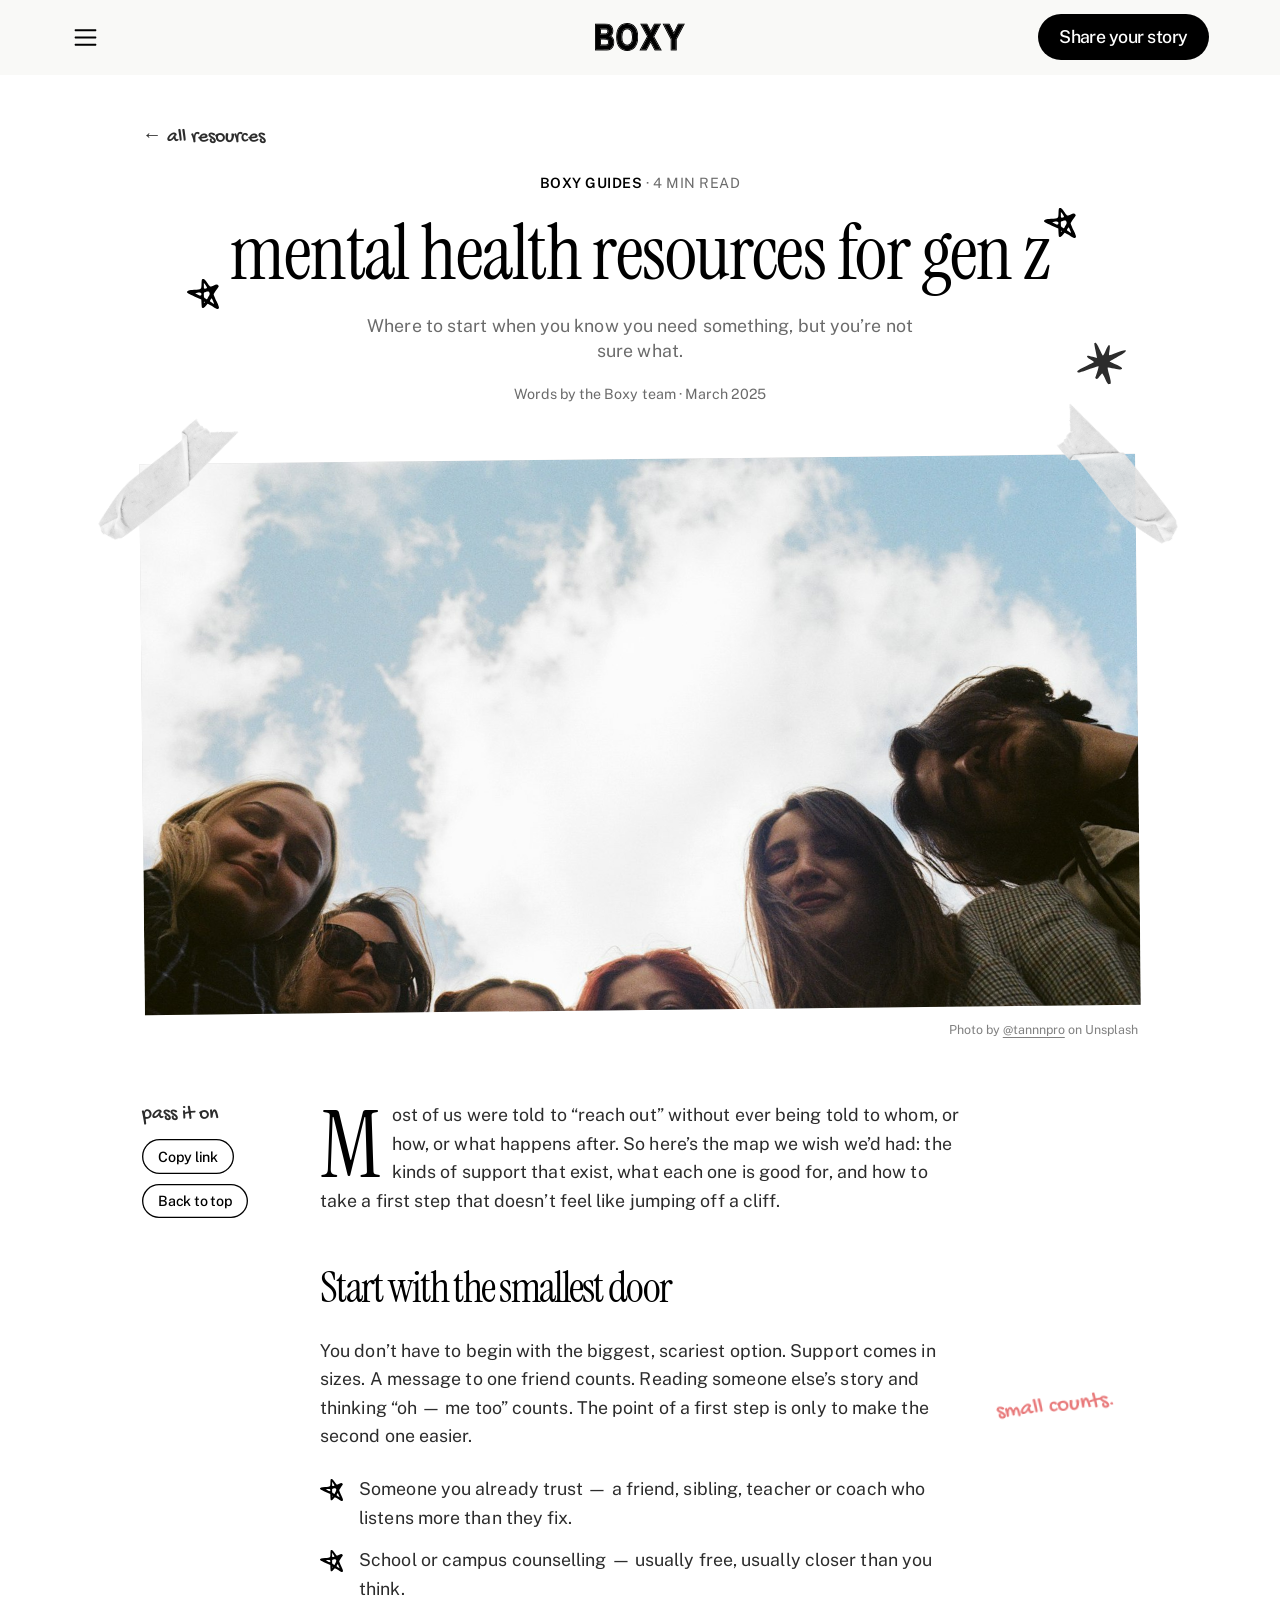
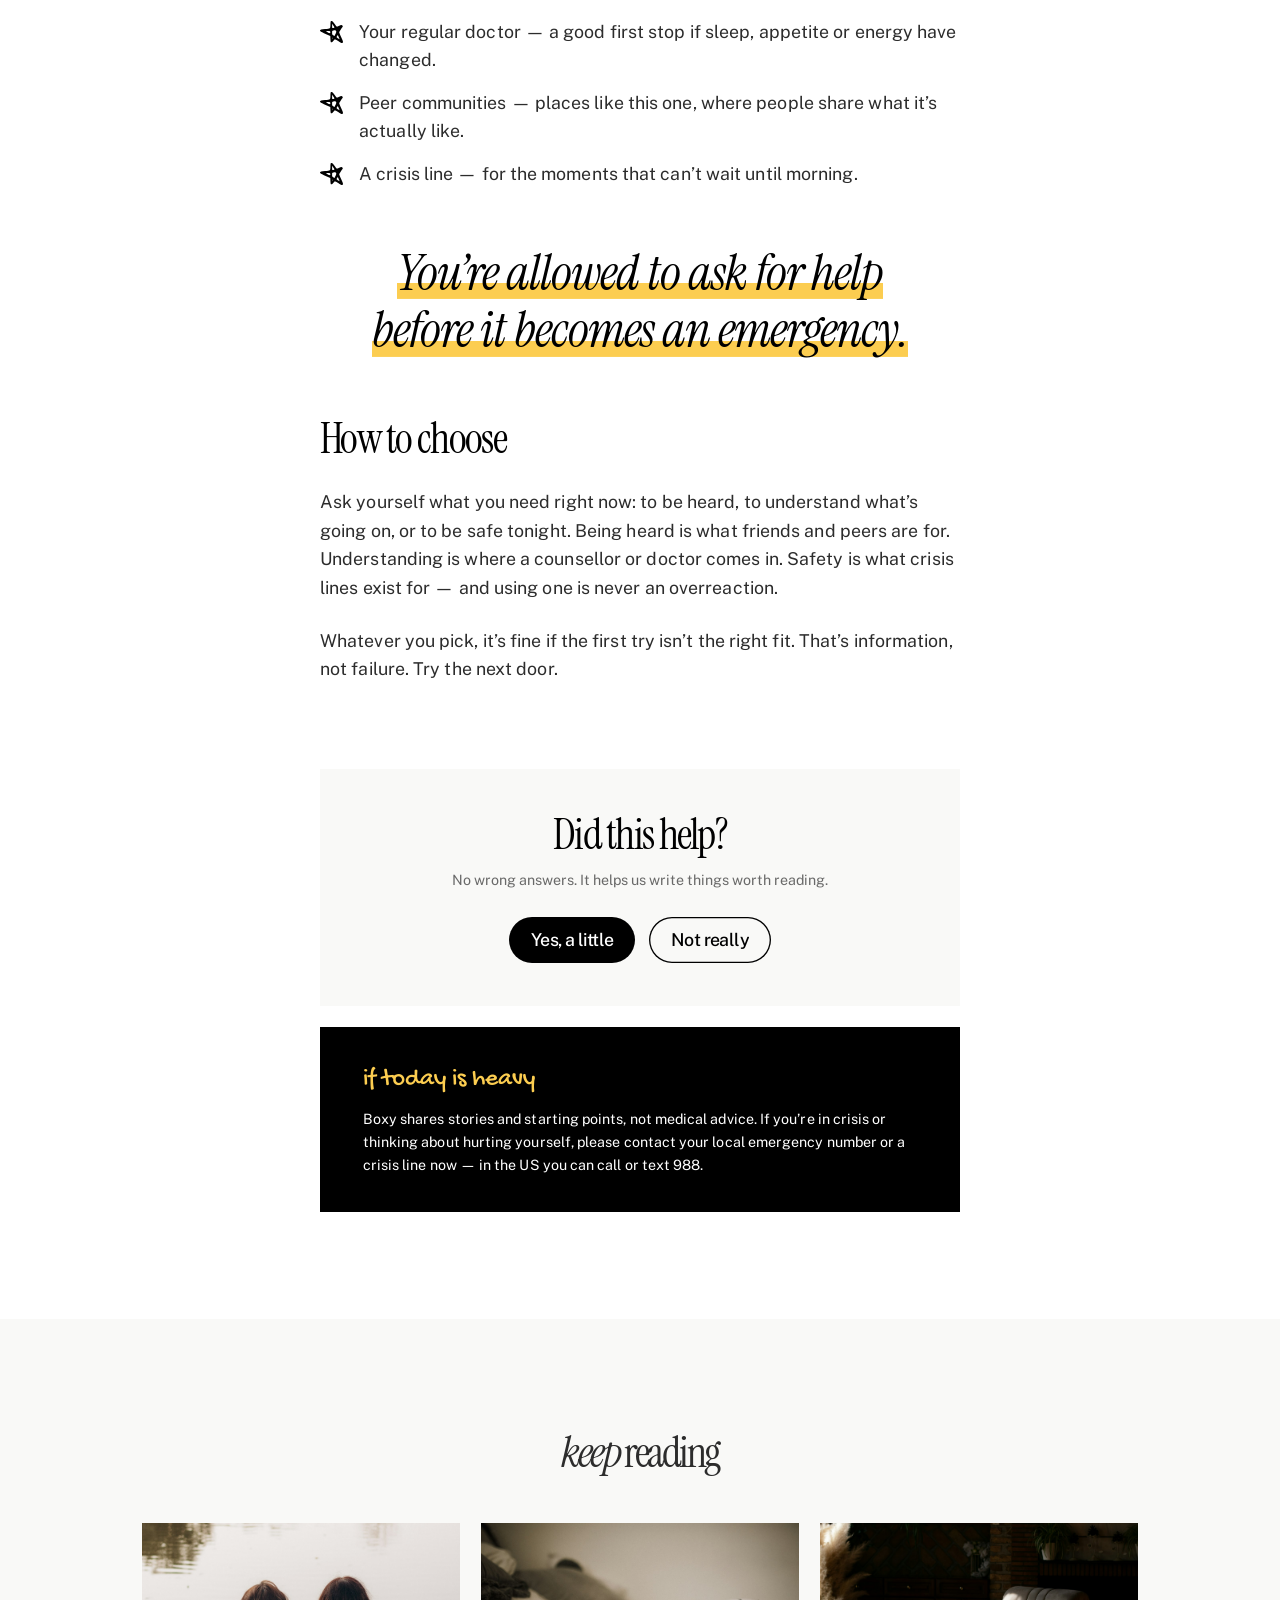
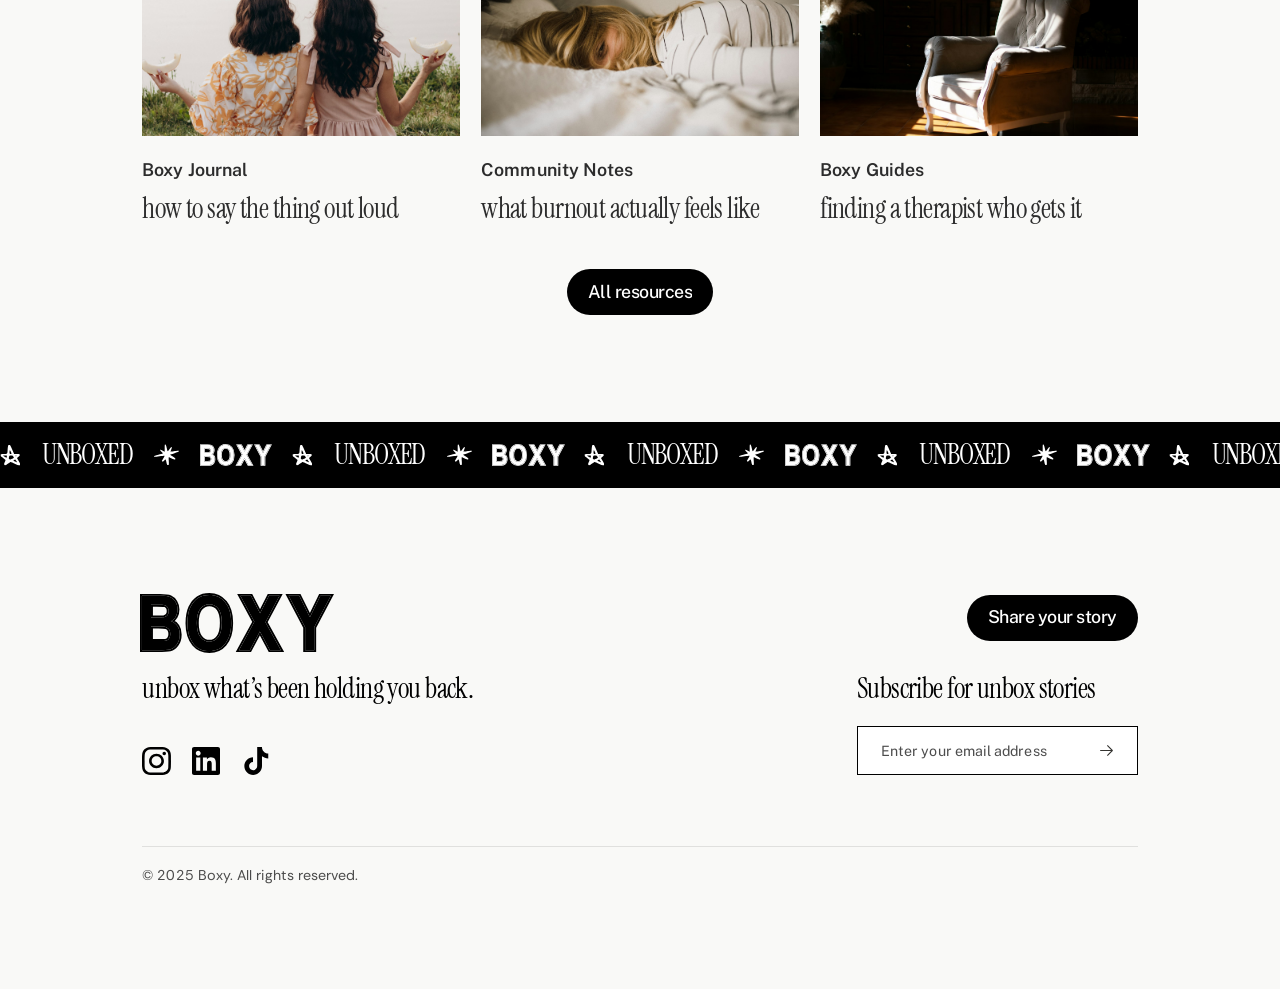
==== article.html @ 083a6b5c "Add BOXY interactive site: home, share-your-story typewriter, resource articles Static HTML/CSS/JS b" ====
<!doctype html>
<html lang="en">
<head>
<meta charset="utf-8">
<meta name="viewport" content="width=device-width, initial-scale=1">
<title>Resources — BOXY</title>
<link rel="preconnect" href="https://fonts.googleapis.com">
<link rel="preconnect" href="https://fonts.gstatic.com" crossorigin>
<link href="https://fonts.googleapis.com/css2?family=Gochi+Hand&family=Instrument+Serif:ital@0;1&family=Public+Sans:wght@400;500;600&family=Rethink+Sans&display=swap" rel="stylesheet">
<link rel="stylesheet" href="css/style.css?v=2">
<script>document.documentElement.classList.add('js')</script>
</head>
<body>
<div class="page">
  <div class="progress" aria-hidden="true"></div>

  <header class="nav">
    <div><button class="nav-menu" type="button" aria-controls="menu"><img src="assets/icon-list.svg" alt=""></button></div>
    <a class="nav-logo" href="index.html" aria-label="Boxy — home"><img src="assets/logo-nav.svg" alt=""></a>
    <div><a class="btn" href="share.html#write">Share your story</a></div>
  </header>

  <nav class="menu" id="menu" aria-label="Main">
    <a href="index.html">Home</a>
    <a href="share.html#write">Share your story</a>
    <a href="share.html">Read stories</a>
    <a href="index.html#about">About us</a>
    <a href="index.html#resources">Resources</a>
    <small>unbox what’s been holding you back.</small>
  </nav>

  <!-- content is filled in by js/articles.js from ?id=… -->
  <main class="post" id="post">
    <header class="post-head">
      <a class="post-back hand" href="index.html#resources"><span>←</span> all resources</a>
      <p class="post-kicker rv"><b id="pSrc"></b> · <span id="pMins"></span> min read</p>
      <h1 id="pTitle" data-words></h1>
      <p class="post-dek rv" id="pDek"></p>
      <p class="post-meta rv">Words by the Boxy team · <span id="pDate"></span></p>
      <img class="post-scribble s1 wig" src="assets/about-star-1.svg" alt="">
      <img class="post-scribble s2 wig" style="--i:2" src="assets/about-star-2.svg" alt="">
      <img class="post-scribble s3 wig" style="--i:1" src="assets/book-spark.svg" alt="">
    </header>

    <figure class="post-hero">
      <div class="post-hero-img"><img id="pImg" alt=""></div>
      <img class="post-tape t1" src="assets/tape.webp" alt="">
      <img class="post-tape t2" src="assets/tape.webp" alt="">
      <figcaption id="pCredit"></figcaption>
    </figure>

    <div class="post-layout">
      <aside class="post-rail">
        <p class="hand">pass it on</p>
        <button class="btn btn-line" id="copy" type="button">Copy link</button>
        <a class="btn btn-line" href="#post">Back to top</a>
      </aside>
      <article class="post-body" id="pBody"></article>
    </div>

    <section class="post-helpful rv" id="helpful">
      <h2>Did this help?</h2>
      <p>No wrong answers. It helps us write things worth reading.</p>
      <div><button class="btn" type="button" data-v="yes">Yes, a little</button><button class="btn btn-line" type="button" data-v="no">Not really</button></div>
    </section>

    <aside class="post-care rv">
      <p class="hand">if today is heavy</p>
      <p>Boxy shares stories and starting points, not medical advice. If you’re in crisis or thinking about hurting yourself, please contact your local emergency number or a crisis line now — in the US you can call or text 988.</p>
    </aside>
  </main>

  <section class="featured post-more">
    <div class="featured-head"><h2 data-words><em>keep</em> reading</h2></div>
    <div class="featured-grid" id="pMore"></div>
    <a class="btn" href="index.html#resources">All resources</a>
  </section>

  <div class="marquee" aria-hidden="true"></div>

  <footer class="footer">
    <div class="footer-top">
      <div class="footer-brand">
        <div class="footer-id">
          <div class="footer-logo"><img src="assets/logo-footer.svg" alt="Boxy"></div>
          <p class="serif-32">unbox what’s been holding you back.</p>
        </div>
        <div class="socials">
          <a href="#" aria-label="Instagram"><img src="assets/social-ig.svg" alt=""></a>
          <a href="#" aria-label="LinkedIn"><img src="assets/social-in.svg" alt=""></a>
          <a href="#" aria-label="TikTok"><img src="assets/social-tt.svg" alt=""></a>
        </div>
      </div>
      <div class="footer-side">
        <a class="btn" href="share.html#write">Share your story</a>
        <form class="subscribe" novalidate>
          <label class="serif-32" for="sub">Subscribe for unbox stories</label>
          <div class="subscribe-field">
            <input id="sub" type="email" placeholder="Enter your email address" autocomplete="email" required>
            <button type="submit" aria-label="Subscribe"><img src="assets/arrow-right-sm.svg" alt=""></button>
            <span class="subscribe-ok" role="status">You’re in — talk soon.</span>
          </div>
        </form>
      </div>
    </div>
    <div class="footer-bottom"><hr><p>© 2025 Boxy. All rights reserved.</p></div>
  </footer>
</div>
<script src="js/articles.js?v=2"></script>
<script src="js/main.js?v=2"></script>
</body>
</html>
---- css/style.css ----
/* BOXY — built on a fixed 1440px design canvas; main.js scales .page with `zoom` to fit the viewport. */
:root { --s: 1; --ink: #2c2c2c; --paper: #f9f9f7; --spring: cubic-bezier(.34, 1.56, .64, 1); --smooth: cubic-bezier(.65, 0, .35, 1); }
*, *::before, *::after { box-sizing: border-box; }
* { margin: 0; }
html { background: var(--paper); overflow-x: hidden; overflow-y: scroll; scroll-behavior: smooth; }
html.menu-open { overflow-y: hidden; }
body { font-family: 'Public Sans', system-ui, sans-serif; color: #000; -webkit-font-smoothing: antialiased; }
img { display: block; max-width: none; }
[hidden] { display: none !important; }
button { font: inherit; color: inherit; background: none; border: 0; padding: 0; cursor: pointer; }
a { color: inherit; text-decoration: none; }
em { font-style: italic; }
:focus-visible { outline: 2px solid #e8797a; outline-offset: 3px; }

.page { width: 1440px; margin: 0 auto; zoom: var(--s); overflow: clip; animation: page-in .6s ease-out both; }
@keyframes page-in { from { opacity: 0; } }

.serif { font-family: 'Instrument Serif', serif; font-weight: 400; }
.hand { font-family: 'Gochi Hand', cursive; line-height: 1.4; }

/* box that centres one rotated child — mirrors how Figma exports rotated layers */
.rb { position: absolute; display: flex; align-items: center; justify-content: center; pointer-events: none; }
.rb > * { flex: none; }

/* ───── buttons ───── */
.btn, .pill {
  position: relative; display: inline-flex; align-items: center; justify-content: center;
  padding: 12px 24px; border-radius: 999px; background: #000; color: #fff;
  font-weight: 500; font-size: 20px; line-height: 1.4; letter-spacing: -.6px; white-space: nowrap;
  transition: transform .35s var(--spring), background .3s, color .3s, border-color .4s, box-shadow .4s, opacity .3s;
}
.btn:hover, .pill:hover { transform: translateY(-2px) scale(1.04); }
.btn:active, .pill:active { transform: scale(.95); transition-duration: .08s; }
.pill { padding: 14.007px 28.014px; font-size: 23.345px; letter-spacing: -.7004px; }
.pill:disabled { opacity: .5; cursor: not-allowed; transform: none; }
/* label rolls up on hover; main.js wraps the text */
.roll { display: block; position: relative; overflow: hidden; }
.roll i { display: block; font-style: normal; transition: transform .4s var(--smooth); }
.roll::after { content: attr(data-t); position: absolute; left: 0; top: 100%; transition: transform .4s var(--smooth); }
:is(.btn, .pill):not(:disabled):hover .roll i, :is(.btn, .pill):not(:disabled):hover .roll::after { transform: translateY(-100%); }

/* ───── nav ───── */
.nav { position: relative; z-index: 60; display: flex; align-items: center; justify-content: space-between; height: 84px; padding: 16px 80px; background: var(--paper); transition: background .3s; }
.nav > :first-child, .nav > :last-child { flex: 1; display: flex; }
.nav > :last-child { justify-content: flex-end; }
.nav-menu { width: 32px; height: 32px; }
.nav-menu img { transition: transform .5s var(--spring), filter .3s; }
.nav-menu:hover img { transform: scaleX(1.2); }
.nav-logo { position: relative; flex: none; width: 98.23px; height: 29.609px; }
.nav-logo img { position: absolute; left: -1px; top: -1px; transition: filter .3s, transform .5s var(--spring); }
.nav-logo:hover img { transform: rotate(-3deg) scale(1.06); }
.menu-open .nav { background: transparent; }
.menu-open .nav-menu img { transform: rotate(90deg); filter: invert(1); }
.menu-open .nav-logo img { filter: invert(1); }
.menu-open .nav .btn { background: #fff; color: #000; }

.menu {
  position: fixed; inset: 0; z-index: 50; background: #000; color: #fff;
  display: flex; flex-direction: column; justify-content: center; gap: 4px; padding: 84px 160px 0;
  clip-path: circle(0 at 96px 42px); visibility: hidden;
  transition: clip-path .7s cubic-bezier(.76, 0, .24, 1), visibility 0s .7s;
}
.menu-open .menu { clip-path: circle(150% at 96px 42px); visibility: visible; transition-delay: 0s; }
.menu a { font-family: 'Instrument Serif', serif; font-size: 88px; line-height: 1.1; letter-spacing: -1.76px; width: max-content; opacity: 0; transform: translateY(40px); transition: opacity .5s, transform .6s var(--smooth), font-style 0s; }
.menu-open .menu a { opacity: 1; transform: none; transition-delay: calc(.15s + var(--i) * .06s), calc(.15s + var(--i) * .06s), 0s; }
.menu a:hover { font-style: italic; }
.menu a::before { content: "→ "; display: inline-block; width: 0; overflow: hidden; vertical-align: bottom; transition: width .4s var(--smooth); }
.menu a:hover::before { width: 1.1em; }
.menu small { margin-top: 40px; font-family: 'Gochi Hand', cursive; font-size: 20px; opacity: .7; }

/* ───── scroll reveal ───── */
.js .rv { opacity: 0; transform: translateY(28px); transition: opacity .8s ease-out, transform .9s cubic-bezier(.2, .7, .2, 1); transition-delay: calc(var(--i, 0) * 90ms); }
.js .rv.in { opacity: 1; transform: none; }
.js [data-words] .w { display: inline-block; opacity: 0; transform: translateY(.5em) rotate(4deg); transition: opacity .6s, transform .7s var(--spring); transition-delay: calc(var(--i) * 45ms); }
.js [data-words].in .w { opacity: 1; transform: none; }

/* hand-drawn scribbles jitter like frame-by-frame animation */
.wig { animation: wig 1s steps(2, jump-none) infinite; animation-delay: calc(var(--i, 0) * -.23s); }
@keyframes wig { from { rotate: -5deg; scale: .96; } to { rotate: 5deg; scale: 1.04; } }
.bob { animation: bob 3.2s ease-in-out infinite alternate; animation-delay: calc(var(--i, 0) * -.7s); }
@keyframes bob { from { translate: 0 -5px; } to { translate: 0 6px; } }

/* ───── polaroid (base + photo + tape), positioned by its centre ───── */
.pol {
  position: absolute; left: var(--x); top: var(--y); width: var(--w); aspect-ratio: 229.006 / 275.912;
  transform: translate(-50%, -50%) rotate(var(--r, 0deg));
  transition: transform .5s var(--spring), filter .4s; filter: drop-shadow(0 0 0 rgba(0, 0, 0, 0));
}
.pol-base { position: absolute; inset: 0; overflow: hidden; }
.pol-base img { position: absolute; left: -34.23%; top: 0; width: 161.41%; height: 173.38%; }
.pol-photo { position: absolute; left: var(--px, 3.764%); top: var(--py, 3%); width: 92.47%; aspect-ratio: 1; overflow: hidden; background: #2c2c2c; }
.pol-photo img { position: absolute; inset: 0; width: 100%; height: 100%; object-fit: cover; transition: transform .8s cubic-bezier(.2, .7, .2, 1); }
.pol-photo::after { content: ""; position: absolute; inset: 0; box-shadow: inset 0 2px 14px rgba(0, 0, 0, .25); pointer-events: none; }
.pol-tape { position: absolute; left: var(--tx, 44.9%); top: -.95%; width: 20.085%; aspect-ratio: 45.996 / 167.949; transform: translate(-50%, -50%) rotate(-90deg); transition: transform .5s var(--spring); pointer-events: none; }
a.pol, .pol.lift { cursor: pointer; }
:is(a.pol, .pol.lift):hover { transform: translate(-50%, -50%) rotate(calc(var(--r, 0deg) * .35)) scale(1.07); filter: drop-shadow(0 22px 22px rgba(0, 0, 0, .35)); z-index: 5; }
:is(a.pol, .pol.lift):hover .pol-photo img { transform: scale(1.08); }
:is(a.pol, .pol.lift):hover .pol-tape { transform: translate(-50%, -50%) rotate(-93deg) scale(1.04); }

/* ───── footer ───── */
.footer { background: var(--paper); padding: 120px 160px; display: flex; flex-direction: column; gap: 80px; }
.footer-top { display: flex; justify-content: space-between; align-items: flex-start; }
.footer-brand { display: flex; flex-direction: column; gap: 48px; }
.footer-id { display: flex; flex-direction: column; gap: 24px; }
.footer-logo { position: relative; width: 212.323px; height: 64px; }
.footer-logo img { position: absolute; left: -2.17px; top: -2.16px; }
.serif-32 { font-family: 'Instrument Serif', serif; font-size: 32px; line-height: 1.1; letter-spacing: -.64px; white-space: nowrap; }
.socials { display: flex; gap: 24px; }
.socials a { transition: transform .4s var(--spring); }
.socials a:hover { transform: translateY(-5px) rotate(-8deg) scale(1.12); }
.footer-side { width: 555px; align-self: stretch; display: flex; flex-direction: column; align-items: flex-end; justify-content: space-between; }
.subscribe { width: 316px; display: flex; flex-direction: column; gap: 24px; }
.subscribe-field { position: relative; display: flex; align-items: center; gap: 10px; padding: 16px 24px; background: #fff; border: 1px solid #000; overflow: hidden; transition: box-shadow .3s, transform .3s; }
.subscribe-field:focus-within { box-shadow: 5px 5px 0 #000; transform: translate(-2px, -2px); }
.subscribe-field input { flex: 1; min-width: 0; border: 0; outline: 0; background: none; font: 400 16px/1 'Public Sans', sans-serif; letter-spacing: .08px; color: #000; }
.subscribe-field input::placeholder { color: rgba(0, 0, 0, .7); }
.subscribe-field button img { transition: transform .35s var(--spring); }
.subscribe-field:hover button img, .subscribe-field:focus-within button img { transform: translateX(5px); }
.subscribe-ok { position: absolute; inset: 0; display: flex; align-items: center; padding: 0 24px; background: #000; color: #fff; font-family: 'Gochi Hand', cursive; font-size: 20px; transform: translateY(101%); transition: transform .5s var(--smooth); }
.subscribe.done .subscribe-ok { transform: none; }
.subscribe.bad .subscribe-field { animation: shake .4s; border-color: #e8797a; }
@keyframes shake { 20%, 60% { translate: -6px 0; } 40%, 80% { translate: 6px 0; } }
.footer-bottom { display: flex; flex-direction: column; gap: 24px; }
.footer-bottom hr { border: 0; height: 1px; background: rgba(0, 0, 0, .1); }
.footer-bottom p { font-family: 'Rethink Sans', sans-serif; font-size: 16px; line-height: 1; letter-spacing: .08px; color: rgba(0, 0, 0, .7); }

.burst { position: absolute; z-index: 40; pointer-events: none; }

/* ═════ HOME ═════ */
.hero-home { position: relative; height: 880px; overflow: hidden; background: #6f9be0 url(../assets/sky2.jpg) center / cover; --mx: 0; --my: 0; }
.hero-home .nav { background: transparent; opacity: .8; }
.menu-open .hero-home .nav { opacity: 1; }
.par { translate: calc(var(--mx) * var(--d, 10) * 1px) calc(var(--my) * var(--d, 10) * 1px); transition: translate .6s cubic-bezier(.2, .7, .2, 1); }
.hero-home .abs { position: absolute; }
.hero-home .note { position: absolute; transform: translate(-50%, -50%) rotate(var(--r)); }
.hero-home .tag { position: absolute; transform: translateX(-50%); font-size: 20px; color: #fff; white-space: nowrap; }
.hero-copy { position: absolute; left: 420px; top: 84px; width: 600px; padding: 80px 0; display: flex; flex-direction: column; align-items: center; gap: 32px; color: #fff; text-align: center; z-index: 3; }
.hero-copy h1 { font-family: 'Instrument Serif', serif; font-weight: 400; font-size: 88px; line-height: 1; letter-spacing: -1.76px; }
.hero-copy p { width: 458px; font-size: 20px; line-height: 1.4; letter-spacing: -.6px; }
.people { position: absolute; left: -125.5px; top: 284px; width: 1691px; height: 983px; overflow: hidden; pointer-events: none; z-index: 2; }
.people img { position: absolute; left: -355.6px; top: -314.4px; width: 2412px; height: 1609.4px; animation: rise 1.4s cubic-bezier(.2, .8, .2, 1) both .2s; }
@keyframes rise { from { transform: translateY(160px); opacity: 0; } }
.cube { transition: transform .8s var(--spring); }
.cube:hover, .cube:focus-visible { transform: rotate(200deg) scale(1.25); }
.cube:active { transform: rotate(380deg) scale(.9); }
.grain { position: absolute; inset: 0; background: url(../assets/grain.png) 0 0 / 134px 134px; mix-blend-mode: multiply; opacity: .1; pointer-events: none; z-index: 4; }
.hero-home .pol, .hero-home .note { animation: drop 1s var(--spring) backwards; animation-delay: calc(.3s + var(--i, 0) * .12s); }
@keyframes drop { from { opacity: 0; translate: 0 -60px; rotate: 12deg; } }

.mission { position: relative; height: 671px; background: #000; color: #fff; padding: 100px 160px 200px; display: flex; flex-direction: column; align-items: center; gap: 32px; text-align: center; }
.eyebrow { font-size: 20px; line-height: 1.4; letter-spacing: -.6px; }
.mission h2 { height: 231px; display: flex; align-items: center; font-family: 'Instrument Serif', serif; font-weight: 400; font-size: 64px; line-height: 1.2; letter-spacing: -1.28px; white-space: nowrap; }
.mission .tag { position: absolute; left: 707.5px; top: 423px; transform: translateX(-50%); font-size: 20px; white-space: nowrap; }
.mission .tag-arrow { left: 703.6px; top: 454.6px; width: 41.878px; height: 41.872px; animation: bob 1.2s ease-in-out infinite alternate; }

.about { position: relative; height: 995px; padding: 360px 160px 150px; display: flex; gap: 50px; background: url(../assets/grid.webp) 0 0 / 1000px 1000px; }
.about-copy { flex: 1; min-width: 0; display: flex; flex-direction: column; align-items: flex-start; gap: 32px; }
.about-copy h2 { font-family: 'Instrument Serif', serif; font-weight: 400; font-size: 64px; line-height: 1.2; letter-spacing: -2.56px; white-space: nowrap; }
.about-copy p:not(.eyebrow) { font-size: 20px; line-height: 1.4; letter-spacing: .1px; }
.about-art { flex: 1; min-width: 0; position: relative; }
.about-photo { position: absolute; left: 50%; top: calc(50% + .5px); width: 517px; height: 394px; transform: translate(-50%, -50%); overflow: hidden; }
.about-photo img { position: absolute; left: -63.78%; top: -50.21%; width: 229.33%; height: 200.42%; }

/* photo strip straddling mission → about */
.strip a { position: absolute; left: var(--x); top: var(--y); width: var(--w); height: var(--h); transform: translate(-50%, -50%) rotate(var(--r)); overflow: hidden; background: #222; transition: transform .5s var(--spring), box-shadow .4s; }
.strip a > img { width: 100%; height: 100%; object-fit: cover; transition: transform .9s cubic-bezier(.2, .7, .2, 1), filter .4s; }
.strip a:hover, .strip a:focus-visible { transform: translate(-50%, calc(-50% - 18px)) rotate(0deg) scale(1.08); z-index: 5; box-shadow: 0 30px 50px rgba(0, 0, 0, .35); }
.strip a:hover > img, .strip a:focus-visible > img { transform: scale(1.08); filter: brightness(.6); }
.strip-over { position: absolute; inset: 0; display: flex; flex-direction: column; justify-content: flex-end; gap: 10px; padding: 14px; color: #fff; font-size: 12px; line-height: 1.4; opacity: 0; transform: translateY(14px); transition: opacity .35s, transform .45s var(--smooth); }
.strip-over b { font-family: 'Gochi Hand', cursive; font-weight: 400; font-size: 20px; }
.strip-over span { align-self: stretch; padding: 7px 0; border: 1.5px solid #fff; border-radius: 999px; text-align: center; font-weight: 500; font-size: 14px; letter-spacing: -.3px; }
.strip a:hover .strip-over, .strip a:focus-visible .strip-over { opacity: 1; transform: none; }
.js .strip a { opacity: 0; translate: 0 90px; rotate: calc(var(--r) * 4); transition: transform .5s var(--spring), box-shadow .4s, opacity .6s calc(var(--i) * 90ms), translate .9s var(--spring) calc(var(--i) * 90ms), rotate .9s var(--spring) calc(var(--i) * 90ms); }
.js .strip.in a { opacity: 1; translate: 0 0; rotate: 0deg; }

.resources { background: #fff; height: 838px; padding: 40px 160px; display: flex; flex-direction: column; align-items: center; justify-content: center; gap: 80px; }
.res-inner { width: 1120px; display: flex; flex-direction: column; gap: 24px; }
.res-head { display: flex; align-items: flex-end; gap: 24px; }
.res-head > div:first-child { flex: 1; display: flex; flex-direction: column; gap: 16px; }
.res-head h2 { font-family: 'Instrument Serif', serif; font-weight: 400; font-size: 48px; line-height: normal; letter-spacing: -1.92px; }
.res-head p { font-size: 16px; line-height: 1.6; letter-spacing: .08px; color: rgba(0, 0, 0, .7); }
.res-arrows { display: flex; gap: 24px; }
.res-arrows button { width: 56px; height: 56px; border-radius: 999px; display: grid; place-items: center; transition: background .3s, opacity .3s, transform .3s var(--spring); }
.res-arrows button img { transition: transform .35s var(--spring), filter .3s; }
.res-arrows button:hover:not(:disabled) { background: #000; }
.res-arrows button:hover:not(:disabled) img { filter: invert(1); }
.res-arrows .prev:hover:not(:disabled) img { transform: translateX(-4px); }
.res-arrows .next:hover:not(:disabled) img { transform: translateX(4px); }
.res-arrows button:active:not(:disabled) { transform: scale(.88); }
.res-arrows button:disabled { opacity: .25; cursor: default; }
.res-track { display: flex; gap: 24px; overflow-x: auto; scroll-snap-type: x mandatory; scrollbar-width: none; }
.res-track::-webkit-scrollbar { display: none; }
.res-track.all { flex-wrap: wrap; }
.resources:has(.res-track.all) { height: auto; padding-block: 120px; }

/* cards (resources + featured stories) */
.card { flex: 0 0 357.333px; display: flex; flex-direction: column; gap: 24px; scroll-snap-align: start; cursor: pointer; }
.card-img { position: relative; height: 240px; background: #ddd; overflow: hidden; }
.card-img img { width: 100%; height: 100%; object-fit: cover; transition: transform 1s cubic-bezier(.2, .7, .2, 1); }
.card-img::after { content: "Read →"; position: absolute; right: 16px; bottom: 16px; padding: 6px 14px; border-radius: 999px; background: #000; color: #fff; font-size: 14px; font-weight: 500; opacity: 0; transform: translateY(10px) scale(.9); transition: opacity .3s, transform .4s var(--spring); }
.card:hover .card-img img { transform: scale(1.07); }
.card:hover .card-img::after { opacity: 1; transform: none; }
.card-txt { display: flex; flex-direction: column; gap: 8px; color: #2c2c0c; }
.card-src { font-weight: 600; font-size: 20px; line-height: 1.4; letter-spacing: .1px; }
.card-title { font-family: 'Instrument Serif', serif; font-size: 32px; line-height: normal; letter-spacing: -.64px; text-transform: lowercase; width: fit-content; background: linear-gradient(currentColor, currentColor) 0 100% / 0 1.5px no-repeat; transition: background-size .5s var(--smooth); }
.card:hover .card-title { background-size: 100% 1.5px; }
.card-txt p:last-child:not(.card-title) { font-size: 16px; line-height: 1.6; letter-spacing: .08px; color: rgba(44, 44, 44, .7); }

/* ═════ SHARE YOUR STORY ═════ */
.hero-share { position: relative; height: 1324px; overflow: clip; background: #dde5ff; }
.wood { position: absolute; left: calc(50% + 510px); top: calc(50% + 87.34px); width: 2460px; height: 1642.002px; transform: translate(-50%, -50%) scaleX(-1); background: linear-gradient(to bottom, rgba(0, 0, 0, .5) 14.436%, rgba(0, 0, 0, 0) 94.298%), url(../assets/wood.jpg) center / cover; }
.hero-head { position: relative; z-index: 3; width: 562px; margin: 0 auto; padding-top: 120px; display: flex; flex-direction: column; align-items: center; gap: 24px; color: #fff; text-align: center; }
.hero-head h1 { font-family: 'Instrument Serif', serif; font-weight: 400; font-size: 88px; line-height: 1; letter-spacing: -1.76px; white-space: nowrap; }
.hero-head p { font-size: 20px; line-height: 1.4; letter-spacing: .1px; }
.deco { position: absolute; z-index: 3; }
.deco-stars { left: 945.23px; top: 53.25px; transform: rotate(-56.43deg); }
.deco-peace { left: 294px; top: 70.23px; transform: rotate(-17.17deg); transform-origin: 50% 90%; transition: transform .5s var(--spring); }
.deco-peace:hover { animation: wave .7s ease-in-out; }
@keyframes wave { 25% { transform: rotate(-36deg); } 50% { transform: rotate(-4deg); } 75% { transform: rotate(-28deg); } }

/* the CTA: glowing "Share your story" ⇄ outlined "Read other stories" */
.cta { padding: 10px 22px; border: 2px solid #e8797a; background: #222; box-shadow: -15px 1px 30px #93d5d2, 10px 20px 80px #f0a492, 0 3px 45.5px #fccd50, inset 0 0 20px rgba(255, 255, 255, .5); animation: glow 3.5s ease-in-out infinite; }
@keyframes glow { 50% { box-shadow: 15px -4px 34px #93d5d2, -12px 22px 80px #f0a492, 0 -6px 50px #fccd50, inset 0 0 26px rgba(255, 255, 255, .65); } }
.cta:hover { animation-duration: 1.2s; }
[data-mode="write"] .cta { border-color: #fff; background: rgba(34, 34, 34, 0); box-shadow: none; animation: none; }
[data-mode="write"] .cta:hover { background: #fff; color: #000; }

/* book */
.book { position: absolute; left: 201px; top: 384px; width: 1038px; height: 746.063px; z-index: 2; perspective: 2400px; transform-origin: 0 0; transition: transform 1.1s cubic-bezier(.7, 0, .2, 1); }
[data-mode="write"] .book { transform: translate(1359.4px, 0) rotate(5deg) scale(1.1672); }
.book-img { position: absolute; inset: 0; overflow: hidden; box-shadow: 10px 10px 50px rgba(0, 0, 0, .5); }
.book-img img { position: absolute; left: -22.13%; top: -13.4%; width: 145.04%; height: 134.56%; }
.book-title { position: absolute; left: 614.5px; top: 54.39px; transform: translateX(-50%); font-family: 'Gochi Hand', cursive; font-weight: 400; font-size: 32px; line-height: 1.4; color: var(--ink); white-space: nowrap; }
.book-body { position: absolute; left: 535px; top: 107.39px; width: 423px; max-height: 590px; overflow: hidden; font-family: 'Gochi Hand', cursive; font-size: 16px; line-height: 1.4; color: var(--ink); white-space: pre-wrap; overflow-wrap: break-word; }
.book-body p + p { margin-top: 1.4em; }
.book-title, .book-body { transition: opacity .25s; }
.book.turning :is(.book-title, .book-body) { opacity: 0; }
.book-flip { position: absolute; left: 515px; top: 16px; width: 470px; height: 704px; transform-origin: 0 50%; background: linear-gradient(90deg, #cfccc2, #f1efe8 10%, #f6f4ee 80%, #e9e6dd); box-shadow: 0 10px 30px rgba(0, 0, 0, .25); opacity: 0; pointer-events: none; z-index: 6; }
.book-nav { position: absolute; top: 50%; width: 56px; height: 56px; margin-top: -28px; border-radius: 999px; background: #fff; display: grid; place-items: center; box-shadow: 0 8px 24px rgba(0, 0, 0, .35); opacity: 0; z-index: 7; transition: opacity .3s, transform .4s var(--spring); }
.book-nav.prev { left: -28px; transform: translateX(14px) scale(.8); }
.book-nav.next { right: -28px; transform: translateX(-14px) scale(.8); }
.book:hover .book-nav, .book-nav:focus-visible { opacity: 1; transform: none; }
.book-nav:hover img { animation: nudge .6s var(--spring); }
.book-nav.prev:hover img { --n: -5px; }
@keyframes nudge { 50% { translate: var(--n, 5px) 0; } }
.book-count { position: absolute; left: 50%; bottom: -38px; transform: translateX(-50%); font-family: 'Gochi Hand', cursive; font-size: 18px; color: rgba(255, 255, 255, .8); white-space: nowrap; }

/* typewriter — one 1438×1654 stage; peeks from the bottom while reading */
.tw { position: absolute; left: -64.39px; top: 316.3px; width: 1438.056px; height: 1654.411px; z-index: 2; transform-origin: 0 0; transition: transform 1.15s cubic-bezier(.7, 0, .2, 1); }
[data-mode="read"] .tw { transform: translate(127.76px, 824.7px) scale(.8353); }
[data-mode="read"]:has(.cta:hover, .tw:hover, .cta:focus-visible) .tw { transform: translate(112.39px, 788.7px) scale(.8567); transition: transform .6s var(--spring); }
.tw-in { position: absolute; inset: 0; }
.tw-img { position: absolute; inset: 0; overflow: hidden; pointer-events: none; }
.tw-img img { position: absolute; left: -29.84%; top: 0; width: 167.46%; height: 100%; }
.tw-label { position: absolute; left: 820.3px; top: 136.57px; transform: translateX(-50%); font-family: 'Gochi Hand', cursive; font-size: 38.849px; line-height: 1.4; color: var(--ink); white-space: nowrap; transition: opacity .4s; }
[data-mode="write"] .tw-label { opacity: 0; }
.tw-open { position: absolute; left: 180px; top: 60px; width: 1240px; height: 340px; cursor: pointer; }
[data-mode="write"] .tw-open { display: none; }

/* the sheet of paper = the form */
.sheet { position: absolute; left: 393.36px; top: 136.57px; width: 799.569px; height: 378.19px; clip-path: inset(-44px -50px -36px -50px); opacity: 0; visibility: hidden; transition: opacity .5s, visibility 0s .5s; }
[data-mode="write"] .sheet { opacity: 1; visibility: visible; transition: opacity .6s .7s, visibility 0s; }
.step { position: absolute; inset: 0; opacity: 0; transform: translateY(150px); pointer-events: none; transition: transform .8s cubic-bezier(.6, 0, .2, 1), opacity .35s; }
.step.is-active { opacity: 1; transform: none; pointer-events: auto; transition: transform .8s cubic-bezier(.6, 0, .2, 1) .25s, opacity .5s .35s; }
.step.is-past { transform: translateY(-190px); }
.step-1 { display: flex; flex-direction: column; align-items: flex-end; gap: 14.007px; }
.step-row { display: flex; gap: 12.84px; width: 100%; }
.field { position: relative; flex: 1; width: 100%; height: 60.697px; padding: 0 28.014px; display: flex; align-items: center; gap: 12px; cursor: text; }
.field::before { content: ""; position: absolute; inset: 0; background: #222; filter: blur(1.4px); transition: background .4s, transform .35s var(--spring); }
.field:hover::before { transform: scale(1.008, 1.05); }
.field:focus-within::before, .field.filled::before { background: #c8c8c8; }
.field:has(:invalid:not(:placeholder-shown):not(:focus))::before { background: #e9a9a4; }
.field :is(input, textarea) { position: relative; flex: 1; min-width: 0; border: 0; outline: 0; background: none; resize: none; font: 400 18.676px/1 'Courier New', Courier, monospace; letter-spacing: .0934px; color: #000; caret-color: #000; }
.field ::placeholder { font-family: 'Public Sans', sans-serif; color: rgba(255, 255, 255, .5); opacity: 1; transition: color .3s; }
.field:focus-within ::placeholder { color: rgba(0, 0, 0, .35); }
.field .edit { position: relative; flex: none; opacity: 0; transform: scale(.5) rotate(-30deg); transition: opacity .3s, transform .45s var(--spring); pointer-events: none; }
.field.filled:not(:focus-within) .edit { opacity: 1; transform: none; }
.field.filled:hover .edit { transform: rotate(-12deg) scale(1.15); }
.field-area { flex: none; height: 154.077px; padding: 28.014px; align-items: flex-start; }
.field-area textarea { height: 100%; line-height: 1.2; scrollbar-width: none; -webkit-mask: linear-gradient(#000 70%, transparent); mask: linear-gradient(#000 70%, transparent); }
.field-area textarea:focus { -webkit-mask: none; mask: none; }
.step-foot { display: flex; align-items: center; gap: 18.676px; }
.step-count { font-weight: 500; font-size: 16.342px; line-height: 1.4; letter-spacing: -.4902px; color: #222; opacity: .4; white-space: nowrap; }
.step-2 .step-foot-wide { position: absolute; left: .03px; top: 317.13px; width: 800px; display: flex; align-items: center; justify-content: space-between; }
.legal { width: 435px; font-size: 16px; line-height: 1.4; letter-spacing: .08px; color: rgba(44, 44, 44, .7); }
.step-3 { display: flex; flex-direction: column; align-items: center; justify-content: center; gap: 18.676px; }
.step-3 p { font-size: 20px; line-height: 1.4; letter-spacing: .1px; color: rgba(44, 44, 44, .7); }

/* upload polaroid */
.upload { cursor: pointer; filter: drop-shadow(0 3px 7px rgba(0, 0, 0, .2)); }
.upload input { position: absolute; inset: -12% 0 0; width: 100%; height: 112%; opacity: 0; cursor: pointer; z-index: 3; }
.upload-hint { position: absolute; left: 0; right: 0; top: 35.7%; display: flex; flex-direction: column; align-items: center; gap: 4.618px; font-family: 'Rethink Sans', sans-serif; font-size: 16px; line-height: 1.4; letter-spacing: .08px; color: rgba(255, 255, 255, .7); transition: opacity .3s; }
.upload-hint img { position: static; width: auto; height: auto; transition: transform .5s var(--spring); }
.upload:hover { transform: translate(-50%, -50%) rotate(-3deg) scale(1.05); filter: drop-shadow(0 16px 18px rgba(0, 0, 0, .25)); }
.upload:hover .upload-hint img, .upload:focus-within .upload-hint img { transform: rotate(90deg) scale(1.12); }
.upload:focus-within { outline: 2px solid #e8797a; outline-offset: 6px; }
.upload.over { transform: translate(-50%, -50%) rotate(4deg) scale(1.1); }
.upload.has-photo .upload-hint { opacity: 0; }
.upload.has-photo:hover .upload-hint { opacity: 1; text-shadow: 0 1px 6px #000; }
.upload .pol-photo > img.dev { animation: develop 2.4s ease-out both; }
@keyframes develop { 0% { filter: brightness(.1) contrast(.5) saturate(0) blur(8px); } 55% { filter: brightness(.75) contrast(.85) sepia(.6) blur(1.5px); } 100% { filter: none; } }
.upload.stuck { animation: stick .5s var(--spring); }
@keyframes stick { 0% { scale: 1.18; rotate: -7deg; } 100% { scale: 1; rotate: 0deg; } }

/* typebars — the bars in the basket swing up and strike on every keystroke */
.typebars { position: absolute; inset: 0; perspective: 1100px; perspective-origin: 766px 700px; pointer-events: none; }
.typebar { position: absolute; width: 5px; margin-left: -2.5px; transform-origin: 50% 0; border-radius: 2px; background: linear-gradient(90deg, #4c4b47, #d8d6cf 45%, #8a8882 70%, #3a3936); box-shadow: 0 0 1px rgba(0, 0, 0, .6); opacity: 0; }
.typebar::after { content: ""; position: absolute; left: -3.5px; bottom: -2px; width: 12px; height: 17px; border-radius: 2px; background: linear-gradient(90deg, #1d1c1b, #6b6964 50%, #262524); box-shadow: 0 0 2px rgba(0, 0, 0, .7); }
.tw-hit { position: absolute; left: 766px; top: 630px; width: 34px; height: 22px; margin: -11px 0 0 -17px; border-radius: 50%; background: radial-gradient(closest-side, rgba(20, 20, 20, .55), transparent); opacity: 0; pointer-events: none; }
.snd { position: absolute; left: 80px; bottom: 40px; z-index: 4; padding: 6px 16px; border: 1.5px solid rgba(255, 255, 255, .7); border-radius: 999px; font-family: 'Gochi Hand', cursive; font-size: 20px; color: #fff; opacity: 0; visibility: hidden; transition: opacity .4s, visibility 0s .4s, background .3s, color .3s, transform .3s var(--spring); }
[data-mode="write"] .snd { opacity: 1; visibility: visible; transition-delay: 1s, 0s, 0s, 0s, 0s; }
.snd:hover { background: #fff; color: #000; transform: rotate(-3deg) scale(1.06); }
.snd[aria-pressed="false"] { opacity: .55; text-decoration: line-through; }

/* marquee */
.marquee { height: 74px; background: #000; border-block: 2px solid #000; display: flex; align-items: center; overflow: hidden; }
.mq-track { display: flex; width: max-content; animation: mq 26s linear infinite; }
.mq-group { display: flex; align-items: center; gap: 24px; padding-right: 24px; }
.mq-group > span { font-family: 'Instrument Serif', serif; font-size: 32px; letter-spacing: -1.28px; color: #fff; text-transform: uppercase; white-space: nowrap; }
.mq-star { width: 23px; height: 24px; position: relative; }
.mq-star img { position: absolute; left: -.5px; top: .5px; transform: rotate(90deg) scaleY(-1); }
.mq-spark { transform: scaleY(-1); }
.mq-logo { position: relative; width: 79.621px; height: 24px; }
.mq-logo img { position: absolute; left: -.81px; top: -.81px; }
@keyframes mq { to { transform: translateX(-50%); } }

/* featured stories */
.featured { background: #fff; padding: 120px 160px; display: flex; flex-direction: column; align-items: center; gap: 48px; }
.featured-head { display: flex; flex-direction: column; align-items: center; gap: 8px; text-align: center; }
.featured-head h2 { font-family: 'Instrument Serif', serif; font-weight: 400; font-size: 48px; line-height: normal; letter-spacing: -2.88px; text-transform: lowercase; color: var(--ink); }
.featured-head p { width: 636px; font-size: 16px; line-height: 1.6; letter-spacing: .08px; color: rgba(44, 44, 44, .7); }
.featured-grid { width: 100%; display: grid; grid-template-columns: repeat(3, 1fr); gap: 24px; }
.featured-grid .card { color: var(--ink); }
.featured-grid .card-txt { color: var(--ink); }

/* ═════ ARTICLE (blog) ═════ */
.progress { position: fixed; left: 0; top: 0; width: 100%; height: 5px; z-index: 70; transform-origin: 0 50%; transform: scaleX(var(--p, 0)); background: linear-gradient(90deg, #93d5d2, #fccd50, #f0a492, #e8797a); }
.btn-line { background: transparent; color: #000; box-shadow: inset 0 0 0 1.5px #000; }
.btn-line:hover { background: #000; color: #fff; }
.post { background: #fff; padding-bottom: 120px; }
.post-head { position: relative; padding: 56px 160px 64px; display: flex; flex-direction: column; align-items: center; gap: 24px; text-align: center; }
.post-back { align-self: flex-start; font-size: 22px; color: var(--ink); }
.post-back span { display: inline-block; transition: transform .35s var(--spring); }
.post-back:hover span { transform: translateX(-8px); }
.post-kicker { font-size: 16px; line-height: 1.4; letter-spacing: .6px; text-transform: uppercase; color: rgba(44, 44, 44, .7); }
.post-kicker b { font-weight: 600; color: #000; }
.post-head h1 { max-width: 960px; font-family: 'Instrument Serif', serif; font-weight: 400; font-size: 88px; line-height: 1; letter-spacing: -1.76px; text-transform: lowercase; text-wrap: balance; }
.post-dek { max-width: 640px; font-size: 20px; line-height: 1.4; letter-spacing: .1px; color: rgba(44, 44, 44, .7); }
.post-meta { font-size: 16px; letter-spacing: .08px; color: rgba(44, 44, 44, .7); }
.post-scribble { position: absolute; }
.post-scribble.s1 { left: 210px; top: 230px; }
.post-scribble.s2 { right: 230px; top: 150px; }
.post-scribble.s3 { right: 170px; top: 300px; transform: rotate(-11.77deg) scaleY(-1); }

.post-hero { position: relative; width: 1120px; margin: 0 auto; }
.post-hero-img { height: 620px; overflow: hidden; background: #ddd; transform: rotate(-.6deg); }
.post-hero-img img { width: 100%; height: 130%; object-fit: cover; translate: 0 max(-180px, calc(var(--p, 0) * -900px)); animation: hero-in 1.4s cubic-bezier(.2, .7, .2, 1) backwards .15s; }
@keyframes hero-in { from { scale: 1.18; opacity: 0; } }
.post-tape { position: absolute; top: 20px; width: 52px; transform: translate(-50%, -50%) rotate(var(--r)); animation: tape-on .6s var(--spring) backwards 1s; }
.post-tape.t1 { left: 26px; --r: 48deg; }
.post-tape.t2 { left: calc(100% - 26px); --r: -42deg; animation-delay: 1.15s; }
@keyframes tape-on { from { opacity: 0; scale: 1.5; } }
.post-hero figcaption { margin-top: 14px; text-align: right; font-size: 14px; color: rgba(44, 44, 44, .6); }
.post-hero figcaption a { text-decoration: underline; text-underline-offset: 3px; }

.post-layout { width: 1120px; margin: 72px auto 0; display: grid; grid-template-columns: 200px 720px 200px; }
.post-rail { position: sticky; top: 48px; align-self: start; display: flex; flex-direction: column; align-items: flex-start; gap: 12px; }
.post-rail p { font-size: 22px; color: var(--ink); }
.post-rail .btn { padding: 8px 18px; font-size: 16px; letter-spacing: -.3px; }
.post-body { position: relative; color: var(--ink); font-size: 20px; line-height: 1.6; letter-spacing: .1px; }
.post-body > * + * { margin-top: 28px; }
.js .post-body .rv { transition-delay: 0s; }
.post-body > p:first-child::first-letter { float: left; padding: 10px 12px 0 0; font-family: 'Instrument Serif', serif; font-size: 104px; line-height: .78; color: #000; }
.post-body h2 { margin-top: 56px; font-family: 'Instrument Serif', serif; font-weight: 400; font-size: 48px; line-height: 1.1; letter-spacing: -1.92px; color: #000; }
.post-body ul { list-style: none; padding: 0; display: flex; flex-direction: column; gap: 16px; }
.post-body li { position: relative; padding-left: 44px; }
.post-body li::before { content: ""; position: absolute; left: 0; top: 4px; width: 26px; height: 25px; background: url(../assets/about-star-1.svg) center / contain no-repeat; transition: transform .5s var(--spring); }
.post-body li:hover::before { transform: rotate(72deg) scale(1.3); }
.post-quote { margin: 64px -100px; text-align: center; font-family: 'Instrument Serif', serif; font-style: italic; font-size: 56px; line-height: 1.15; letter-spacing: -1.12px; color: #000; text-wrap: balance; }
.post-quote span { background: linear-gradient(#fccd50, #fccd50) 0 88% / 0 .32em no-repeat; transition: background-size 1.2s var(--smooth) .4s; }
.post-quote.in span { background-size: 100% .32em; }
.post-note { position: absolute; right: -230px; width: 190px; margin-top: -70px; font-size: 26px; color: #e8797a; rotate: -6deg; }

.post-helpful { position: relative; width: 720px; margin: 96px auto 0; padding: 48px; background: var(--paper); text-align: center; display: flex; flex-direction: column; align-items: center; gap: 12px; }
.post-helpful h2 { font-family: 'Instrument Serif', serif; font-weight: 400; font-size: 48px; line-height: 1.1; letter-spacing: -1.92px; }
.post-helpful p { font-size: 16px; line-height: 1.6; color: rgba(44, 44, 44, .7); }
.post-helpful div { display: flex; gap: 16px; margin-top: 16px; }
.post-helpful.done div { display: none; }
.post-care { width: 720px; margin: 24px auto 0; padding: 40px 48px; background: #000; color: #fff; display: flex; flex-direction: column; gap: 12px; }
.post-care .hand { font-size: 28px; color: #fccd50; }
.post-care p:last-child { font-size: 16px; line-height: 1.6; letter-spacing: .08px; }
.post-more { background: var(--paper); }

@media (prefers-reduced-motion: reduce) {
  *, *::before, *::after { animation-duration: .01ms !important; animation-iteration-count: 1 !important; transition-duration: .01ms !important; transition-delay: 0s !important; }
}
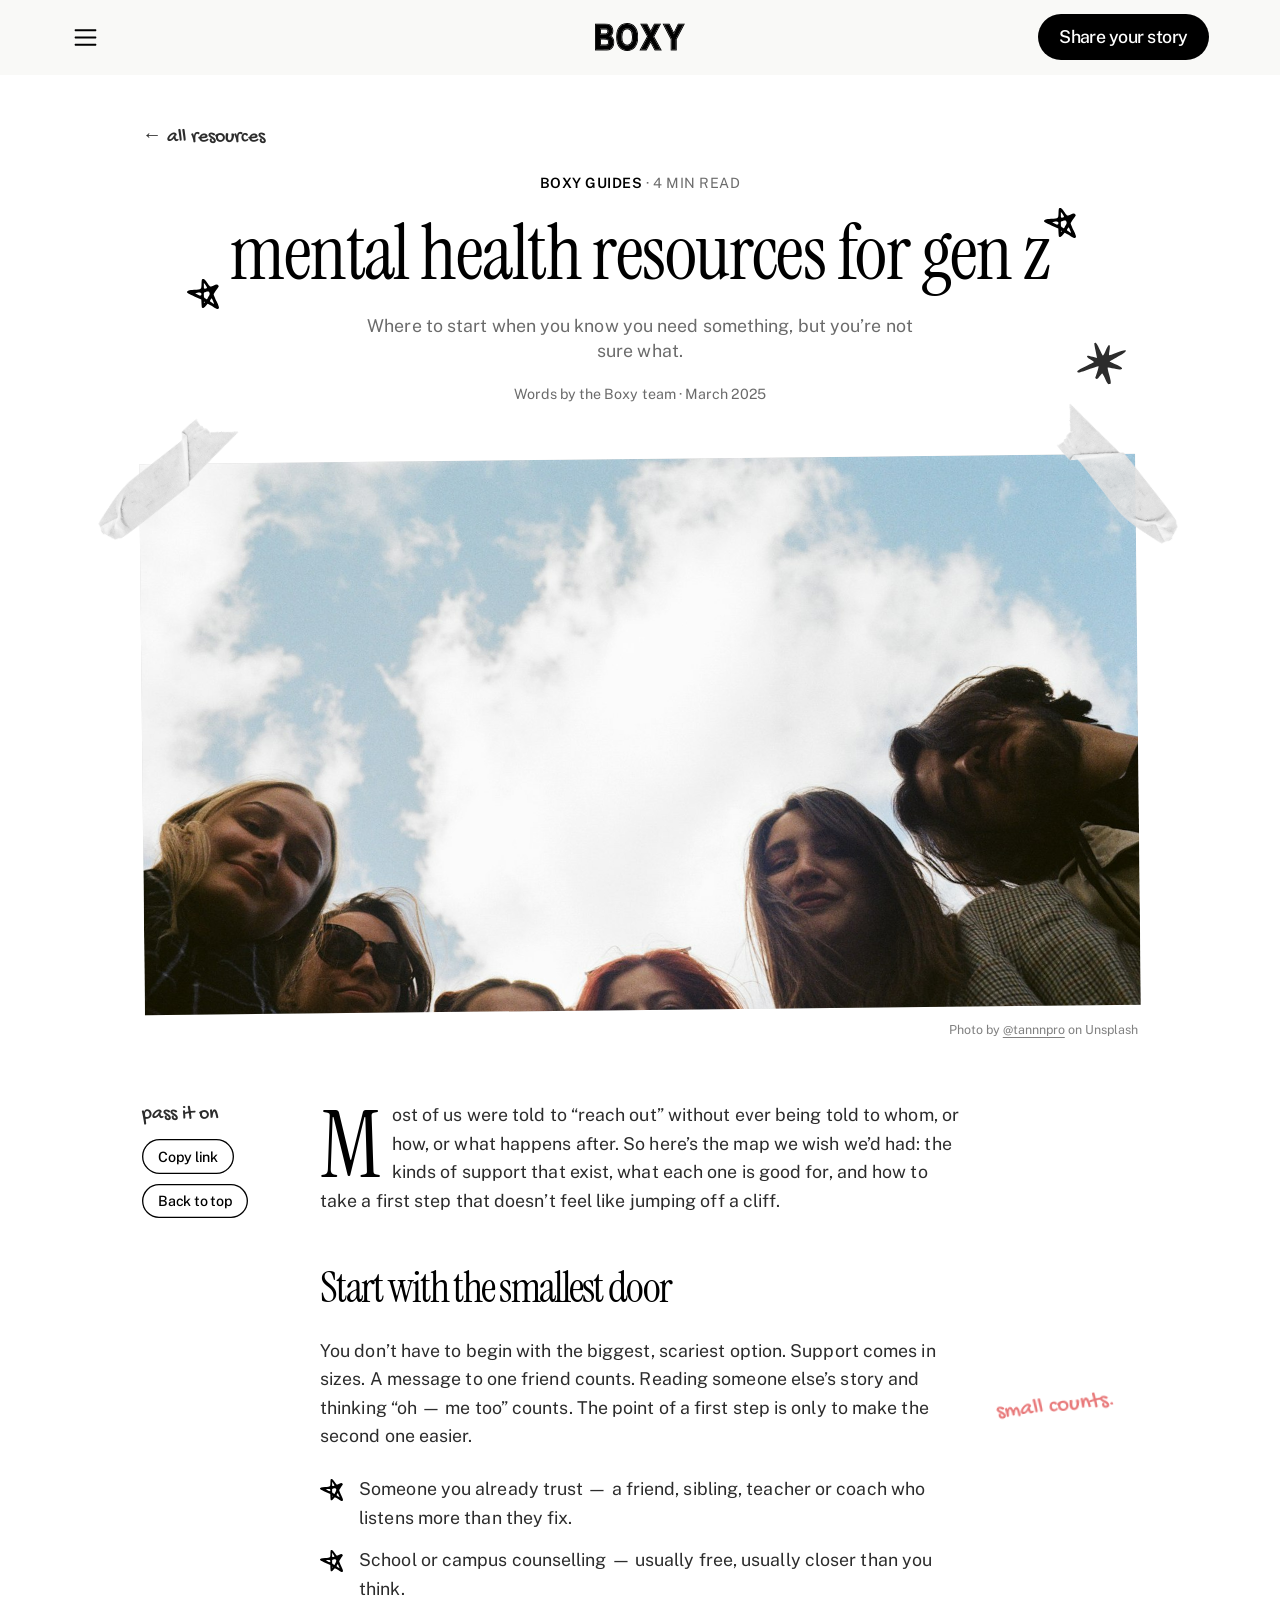
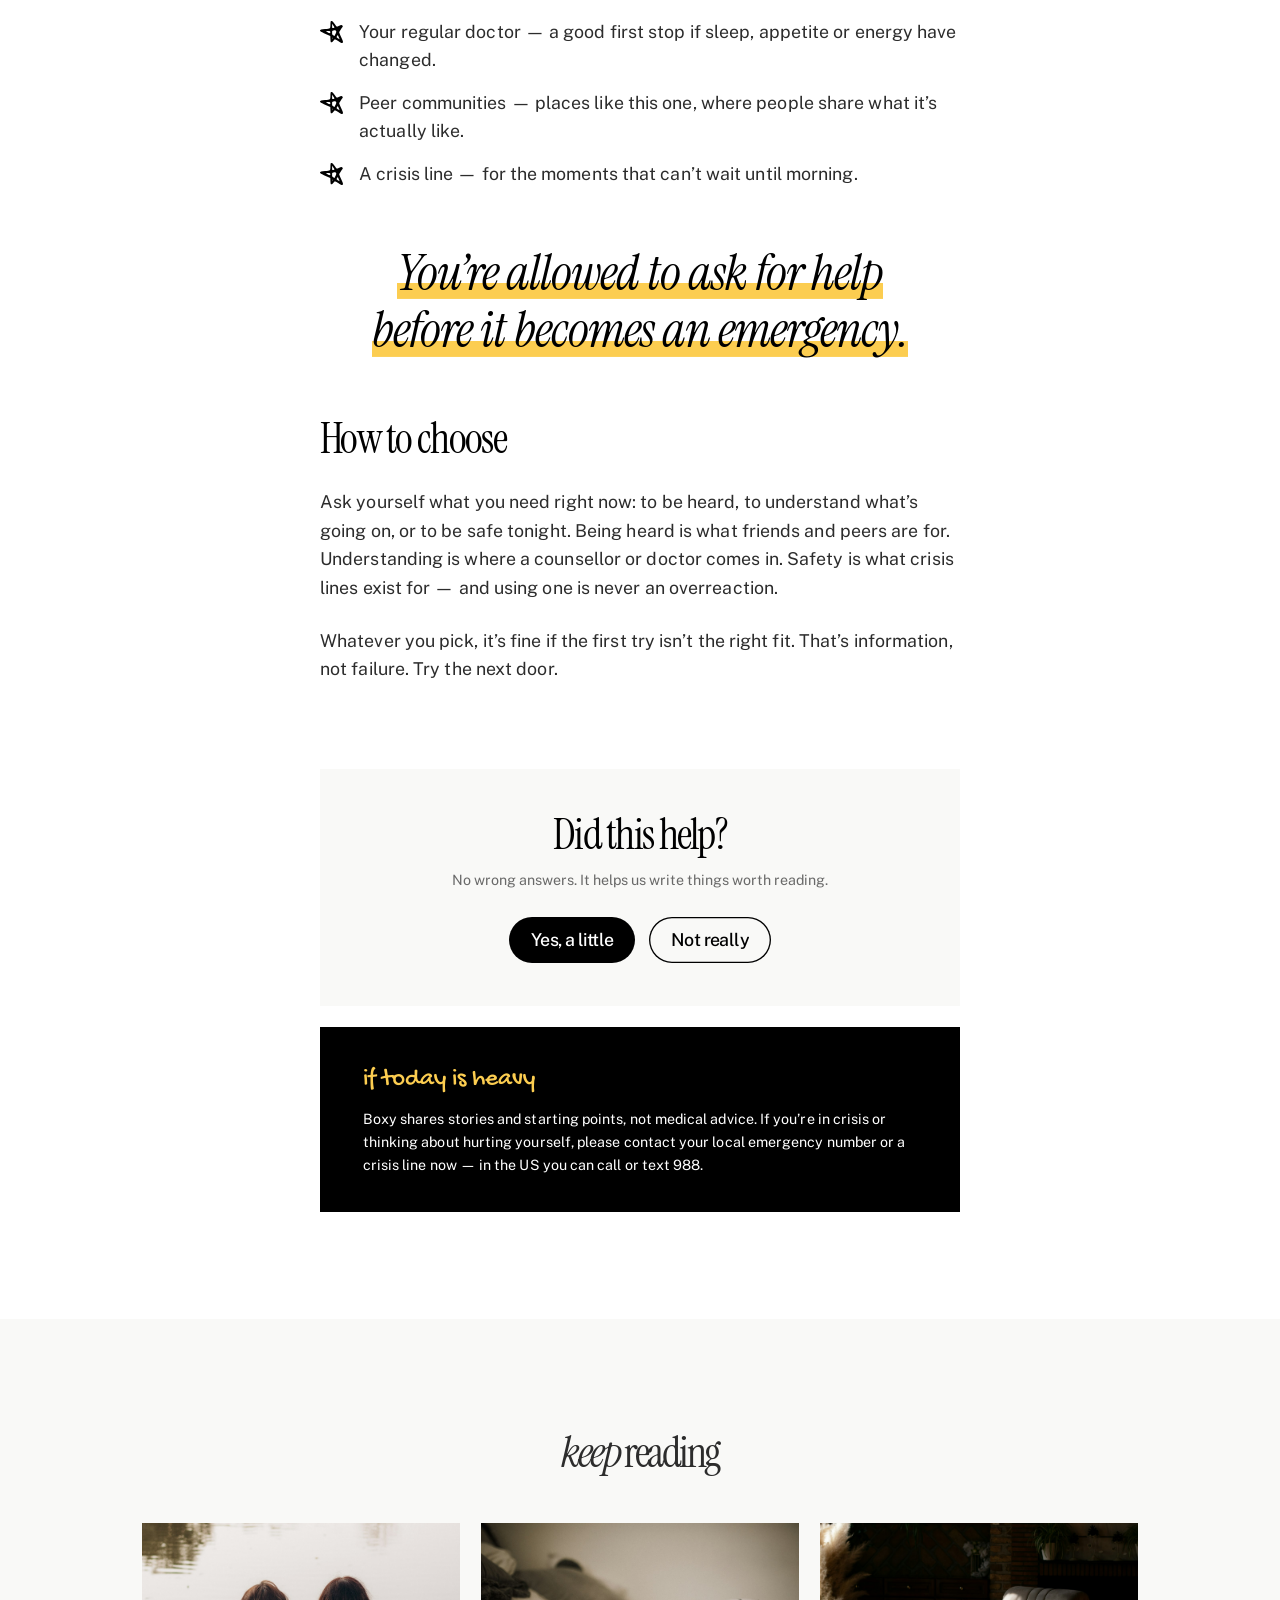
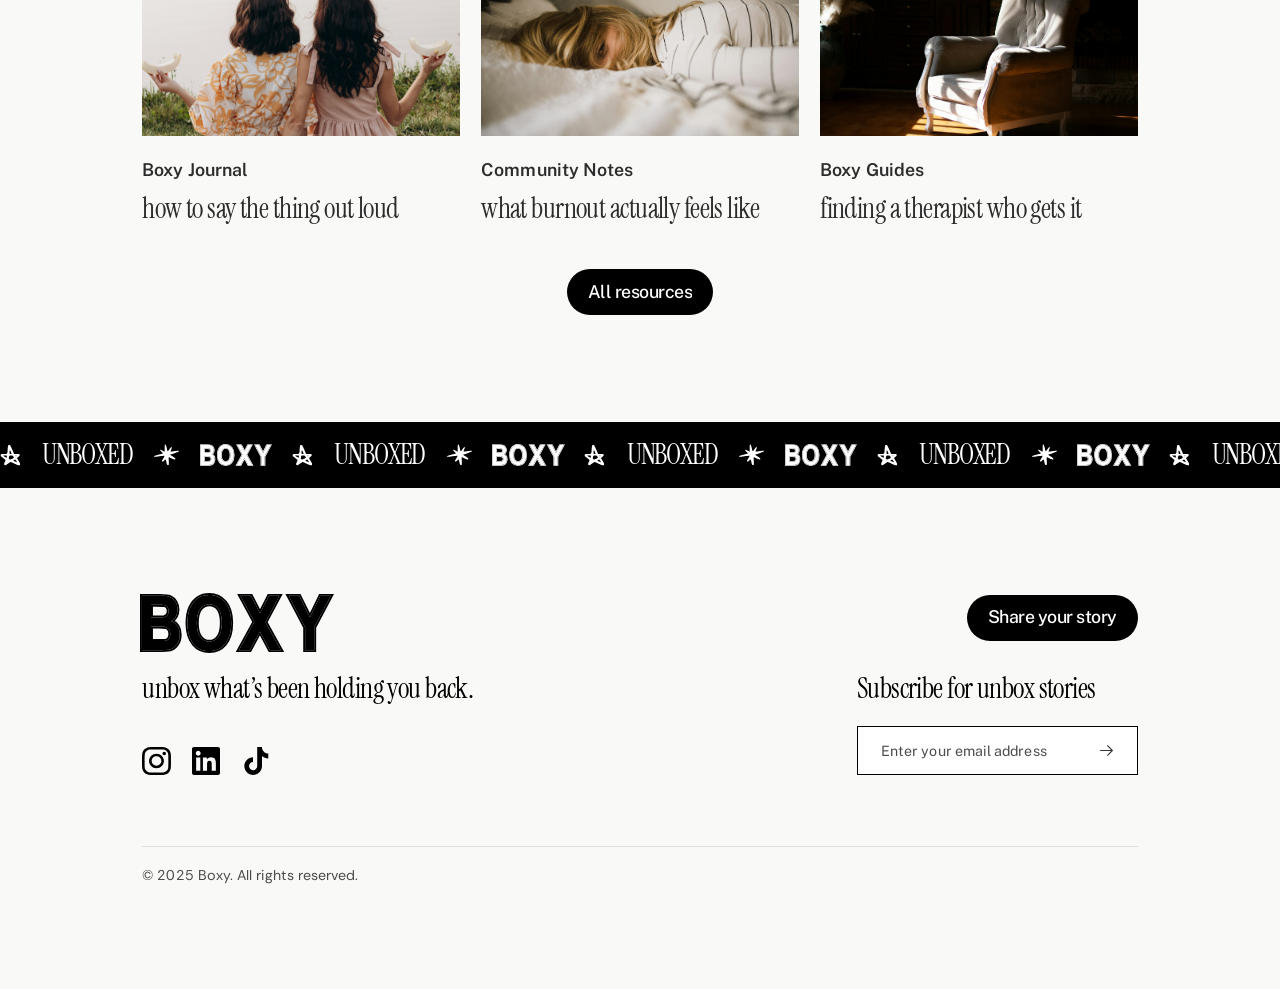
==== commit b3817486: "Full-bleed backgrounds and gentler scaling on wide screens Sections stay at the 1440 design width, c" ====
--- a/article.html
+++ b/article.html
@@ -7,7 +7,7 @@
 <link rel="preconnect" href="https://fonts.googleapis.com">
 <link rel="preconnect" href="https://fonts.gstatic.com" crossorigin>
 <link href="https://fonts.googleapis.com/css2?family=Gochi+Hand&family=Instrument+Serif:ital@0;1&family=Public+Sans:wght@400;500;600&family=Rethink+Sans&display=swap" rel="stylesheet">
-<link rel="stylesheet" href="css/style.css?v=2">
+<link rel="stylesheet" href="css/style.css?v=3">
 <script>document.documentElement.classList.add('js')</script>
 </head>
 <body>
@@ -106,7 +106,7 @@
     <div class="footer-bottom"><hr><p>© 2025 Boxy. All rights reserved.</p></div>
   </footer>
 </div>
-<script src="js/articles.js?v=2"></script>
-<script src="js/main.js?v=2"></script>
+<script src="js/articles.js?v=3"></script>
+<script src="js/main.js?v=3"></script>
 </body>
 </html>
--- a/css/style.css
+++ b/css/style.css
@@ -12,7 +12,10 @@
 em { font-style: italic; }
 :focus-visible { outline: 2px solid #e8797a; outline-offset: 3px; }
 
-.page { width: 1440px; margin: 0 auto; zoom: var(--s); overflow: clip; animation: page-in .6s ease-out both; }
+.page { width: calc(var(--w, 1440) * 1px); margin: 0 auto; zoom: var(--s); overflow: clip; animation: page-in .6s ease-out both; }
+/* Sections keep the 1440 design width, centred; on wider screens their background (--bg) bleeds across the gutters (--g). */
+:is(.page > .nav, .hero-home, .mission, .about, .resources, .hero-share, .featured, .footer, .post) { position: relative; width: 1440px; margin-inline: auto; }
+:is(.page > .nav, .hero-home, .mission, .about, .resources, .hero-share, .featured, .footer, .post)::before { content: ""; position: absolute; inset: 0 calc(var(--g, 0) * -1px); z-index: -1; background: var(--bg); pointer-events: none; transition: background .3s; }
 @keyframes page-in { from { opacity: 0; } }
 
 .serif { font-family: 'Instrument Serif', serif; font-weight: 400; }
@@ -40,7 +43,7 @@
 :is(.btn, .pill):not(:disabled):hover .roll i, :is(.btn, .pill):not(:disabled):hover .roll::after { transform: translateY(-100%); }
 
 /* ───── nav ───── */
-.nav { position: relative; z-index: 60; display: flex; align-items: center; justify-content: space-between; height: 84px; padding: 16px 80px; background: var(--paper); transition: background .3s; }
+.nav { position: relative; z-index: 60; display: flex; align-items: center; justify-content: space-between; height: 84px; padding: 16px 80px; --bg: var(--paper); }
 .nav > :first-child, .nav > :last-child { flex: 1; display: flex; }
 .nav > :last-child { justify-content: flex-end; }
 .nav-menu { width: 32px; height: 32px; }
@@ -49,18 +52,18 @@
 .nav-logo { position: relative; flex: none; width: 98.23px; height: 29.609px; }
 .nav-logo img { position: absolute; left: -1px; top: -1px; transition: filter .3s, transform .5s var(--spring); }
 .nav-logo:hover img { transform: rotate(-3deg) scale(1.06); }
-.menu-open .nav { background: transparent; }
+.menu-open .nav { --bg: transparent; }
 .menu-open .nav-menu img { transform: rotate(90deg); filter: invert(1); }
 .menu-open .nav-logo img { filter: invert(1); }
 .menu-open .nav .btn { background: #fff; color: #000; }
 
 .menu {
   position: fixed; inset: 0; z-index: 50; background: #000; color: #fff;
-  display: flex; flex-direction: column; justify-content: center; gap: 4px; padding: 84px 160px 0;
-  clip-path: circle(0 at 96px 42px); visibility: hidden;
+  display: flex; flex-direction: column; justify-content: center; gap: 4px; padding: 84px calc(160px + var(--g, 0) * 1px) 0;
+  clip-path: circle(0 at calc(96px + var(--g, 0) * 1px) 42px); visibility: hidden;
   transition: clip-path .7s cubic-bezier(.76, 0, .24, 1), visibility 0s .7s;
 }
-.menu-open .menu { clip-path: circle(150% at 96px 42px); visibility: visible; transition-delay: 0s; }
+.menu-open .menu { clip-path: circle(150% at calc(96px + var(--g, 0) * 1px) 42px); visibility: visible; transition-delay: 0s; }
 .menu a { font-family: 'Instrument Serif', serif; font-size: 88px; line-height: 1.1; letter-spacing: -1.76px; width: max-content; opacity: 0; transform: translateY(40px); transition: opacity .5s, transform .6s var(--smooth), font-style 0s; }
 .menu-open .menu a { opacity: 1; transform: none; transition-delay: calc(.15s + var(--i) * .06s), calc(.15s + var(--i) * .06s), 0s; }
 .menu a:hover { font-style: italic; }
@@ -98,7 +101,7 @@
 :is(a.pol, .pol.lift):hover .pol-tape { transform: translate(-50%, -50%) rotate(-93deg) scale(1.04); }
 
 /* ───── footer ───── */
-.footer { background: var(--paper); padding: 120px 160px; display: flex; flex-direction: column; gap: 80px; }
+.footer { --bg: var(--paper); padding: 120px 160px; display: flex; flex-direction: column; gap: 80px; }
 .footer-top { display: flex; justify-content: space-between; align-items: flex-start; }
 .footer-brand { display: flex; flex-direction: column; gap: 48px; }
 .footer-id { display: flex; flex-direction: column; gap: 24px; }
@@ -127,7 +130,7 @@
 .burst { position: absolute; z-index: 40; pointer-events: none; }
 
 /* ═════ HOME ═════ */
-.hero-home { position: relative; height: 880px; overflow: hidden; background: #6f9be0 url(../assets/sky2.jpg) center / cover; --mx: 0; --my: 0; }
+.hero-home { position: relative; height: 880px; overflow: visible clip; --bg: #6f9be0 url(../assets/sky2.jpg) center / cover; --mx: 0; --my: 0; }
 .hero-home .nav { background: transparent; opacity: .8; }
 .menu-open .hero-home .nav { opacity: 1; }
 .par { translate: calc(var(--mx) * var(--d, 10) * 1px) calc(var(--my) * var(--d, 10) * 1px); transition: translate .6s cubic-bezier(.2, .7, .2, 1); }
@@ -143,17 +146,17 @@
 .cube { transition: transform .8s var(--spring); }
 .cube:hover, .cube:focus-visible { transform: rotate(200deg) scale(1.25); }
 .cube:active { transform: rotate(380deg) scale(.9); }
-.grain { position: absolute; inset: 0; background: url(../assets/grain.png) 0 0 / 134px 134px; mix-blend-mode: multiply; opacity: .1; pointer-events: none; z-index: 4; }
+.grain { position: absolute; inset: 0 calc(var(--g, 0) * -1px); background: url(../assets/grain.png) 0 0 / 134px 134px; mix-blend-mode: multiply; opacity: .1; pointer-events: none; z-index: 4; }
 .hero-home .pol, .hero-home .note { animation: drop 1s var(--spring) backwards; animation-delay: calc(.3s + var(--i, 0) * .12s); }
 @keyframes drop { from { opacity: 0; translate: 0 -60px; rotate: 12deg; } }
 
-.mission { position: relative; height: 671px; background: #000; color: #fff; padding: 100px 160px 200px; display: flex; flex-direction: column; align-items: center; gap: 32px; text-align: center; }
+.mission { position: relative; height: 671px; --bg: #000; color: #fff; padding: 100px 160px 200px; display: flex; flex-direction: column; align-items: center; gap: 32px; text-align: center; }
 .eyebrow { font-size: 20px; line-height: 1.4; letter-spacing: -.6px; }
 .mission h2 { height: 231px; display: flex; align-items: center; font-family: 'Instrument Serif', serif; font-weight: 400; font-size: 64px; line-height: 1.2; letter-spacing: -1.28px; white-space: nowrap; }
 .mission .tag { position: absolute; left: 707.5px; top: 423px; transform: translateX(-50%); font-size: 20px; white-space: nowrap; }
 .mission .tag-arrow { left: 703.6px; top: 454.6px; width: 41.878px; height: 41.872px; animation: bob 1.2s ease-in-out infinite alternate; }
 
-.about { position: relative; height: 995px; padding: 360px 160px 150px; display: flex; gap: 50px; background: url(../assets/grid.webp) 0 0 / 1000px 1000px; }
+.about { position: relative; height: 995px; padding: 360px 160px 150px; display: flex; gap: 50px; --bg: url(../assets/grid.webp) 0 0 / 1000px 1000px; }
 .about-copy { flex: 1; min-width: 0; display: flex; flex-direction: column; align-items: flex-start; gap: 32px; }
 .about-copy h2 { font-family: 'Instrument Serif', serif; font-weight: 400; font-size: 64px; line-height: 1.2; letter-spacing: -2.56px; white-space: nowrap; }
 .about-copy p:not(.eyebrow) { font-size: 20px; line-height: 1.4; letter-spacing: .1px; }
@@ -173,7 +176,7 @@
 .js .strip a { opacity: 0; translate: 0 90px; rotate: calc(var(--r) * 4); transition: transform .5s var(--spring), box-shadow .4s, opacity .6s calc(var(--i) * 90ms), translate .9s var(--spring) calc(var(--i) * 90ms), rotate .9s var(--spring) calc(var(--i) * 90ms); }
 .js .strip.in a { opacity: 1; translate: 0 0; rotate: 0deg; }
 
-.resources { background: #fff; height: 838px; padding: 40px 160px; display: flex; flex-direction: column; align-items: center; justify-content: center; gap: 80px; }
+.resources { --bg: #fff; height: 838px; padding: 40px 160px; display: flex; flex-direction: column; align-items: center; justify-content: center; gap: 80px; }
 .res-inner { width: 1120px; display: flex; flex-direction: column; gap: 24px; }
 .res-head { display: flex; align-items: flex-end; gap: 24px; }
 .res-head > div:first-child { flex: 1; display: flex; flex-direction: column; gap: 16px; }
@@ -207,8 +210,9 @@
 .card-txt p:last-child:not(.card-title) { font-size: 16px; line-height: 1.6; letter-spacing: .08px; color: rgba(44, 44, 44, .7); }
 
 /* ═════ SHARE YOUR STORY ═════ */
-.hero-share { position: relative; height: 1324px; overflow: clip; background: #dde5ff; }
-.wood { position: absolute; left: calc(50% + 510px); top: calc(50% + 87.34px); width: 2460px; height: 1642.002px; transform: translate(-50%, -50%) scaleX(-1); background: linear-gradient(to bottom, rgba(0, 0, 0, .5) 14.436%, rgba(0, 0, 0, 0) 94.298%), url(../assets/wood.jpg) center / cover; }
+.hero-share { position: relative; height: 1324px; overflow: visible clip; --bg: #dde5ff; }
+/* --k = page width / 1440: the desk photo grows from its bottom edge to cover wide screens; the dark gradient keeps its design size */
+.wood { position: absolute; left: calc(var(--g, 0) * -1px); top: calc(1570.34px - 1642.002px * var(--k, 1)); width: calc(2460px * var(--k, 1)); height: calc(1642.002px * var(--k, 1)); transform: scaleX(-1); background: linear-gradient(to bottom, rgba(0, 0, 0, .5) 14.436%, rgba(0, 0, 0, 0) 94.298%) 0 calc(1642.002px * (var(--k, 1) - 1)) / 100% 1642.002px no-repeat, url(../assets/wood.jpg) center / cover; }
 .hero-head { position: relative; z-index: 3; width: 562px; margin: 0 auto; padding-top: 120px; display: flex; flex-direction: column; align-items: center; gap: 24px; color: #fff; text-align: center; }
 .hero-head h1 { font-family: 'Instrument Serif', serif; font-weight: 400; font-size: 88px; line-height: 1; letter-spacing: -1.76px; white-space: nowrap; }
 .hero-head p { font-size: 20px; line-height: 1.4; letter-spacing: .1px; }
@@ -227,7 +231,7 @@
 
 /* book */
 .book { position: absolute; left: 201px; top: 384px; width: 1038px; height: 746.063px; z-index: 2; perspective: 2400px; transform-origin: 0 0; transition: transform 1.1s cubic-bezier(.7, 0, .2, 1); }
-[data-mode="write"] .book { transform: translate(1359.4px, 0) rotate(5deg) scale(1.1672); }
+[data-mode="write"] .book { transform: translate(calc(1359.4px + var(--g, 0) * 1px), 0) rotate(5deg) scale(1.1672); }
 .book-img { position: absolute; inset: 0; overflow: hidden; box-shadow: 10px 10px 50px rgba(0, 0, 0, .5); }
 .book-img img { position: absolute; left: -22.13%; top: -13.4%; width: 145.04%; height: 134.56%; }
 .book-title { position: absolute; left: 614.5px; top: 54.39px; transform: translateX(-50%); font-family: 'Gochi Hand', cursive; font-weight: 400; font-size: 32px; line-height: 1.4; color: var(--ink); white-space: nowrap; }
@@ -325,7 +329,7 @@
 @keyframes mq { to { transform: translateX(-50%); } }
 
 /* featured stories */
-.featured { background: #fff; padding: 120px 160px; display: flex; flex-direction: column; align-items: center; gap: 48px; }
+.featured { --bg: #fff; padding: 120px 160px; display: flex; flex-direction: column; align-items: center; gap: 48px; }
 .featured-head { display: flex; flex-direction: column; align-items: center; gap: 8px; text-align: center; }
 .featured-head h2 { font-family: 'Instrument Serif', serif; font-weight: 400; font-size: 48px; line-height: normal; letter-spacing: -2.88px; text-transform: lowercase; color: var(--ink); }
 .featured-head p { width: 636px; font-size: 16px; line-height: 1.6; letter-spacing: .08px; color: rgba(44, 44, 44, .7); }
@@ -337,7 +341,7 @@
 .progress { position: fixed; left: 0; top: 0; width: 100%; height: 5px; z-index: 70; transform-origin: 0 50%; transform: scaleX(var(--p, 0)); background: linear-gradient(90deg, #93d5d2, #fccd50, #f0a492, #e8797a); }
 .btn-line { background: transparent; color: #000; box-shadow: inset 0 0 0 1.5px #000; }
 .btn-line:hover { background: #000; color: #fff; }
-.post { background: #fff; padding-bottom: 120px; }
+.post { --bg: #fff; padding-bottom: 120px; }
 .post-head { position: relative; padding: 56px 160px 64px; display: flex; flex-direction: column; align-items: center; gap: 24px; text-align: center; }
 .post-back { align-self: flex-start; font-size: 22px; color: var(--ink); }
 .post-back span { display: inline-block; transition: transform .35s var(--spring); }
@@ -389,7 +393,7 @@
 .post-care { width: 720px; margin: 24px auto 0; padding: 40px 48px; background: #000; color: #fff; display: flex; flex-direction: column; gap: 12px; }
 .post-care .hand { font-size: 28px; color: #fccd50; }
 .post-care p:last-child { font-size: 16px; line-height: 1.6; letter-spacing: .08px; }
-.post-more { background: var(--paper); }
+.post-more { --bg: var(--paper); }
 
 @media (prefers-reduced-motion: reduce) {
   *, *::before, *::after { animation-duration: .01ms !important; animation-iteration-count: 1 !important; transition-duration: .01ms !important; transition-delay: 0s !important; }
